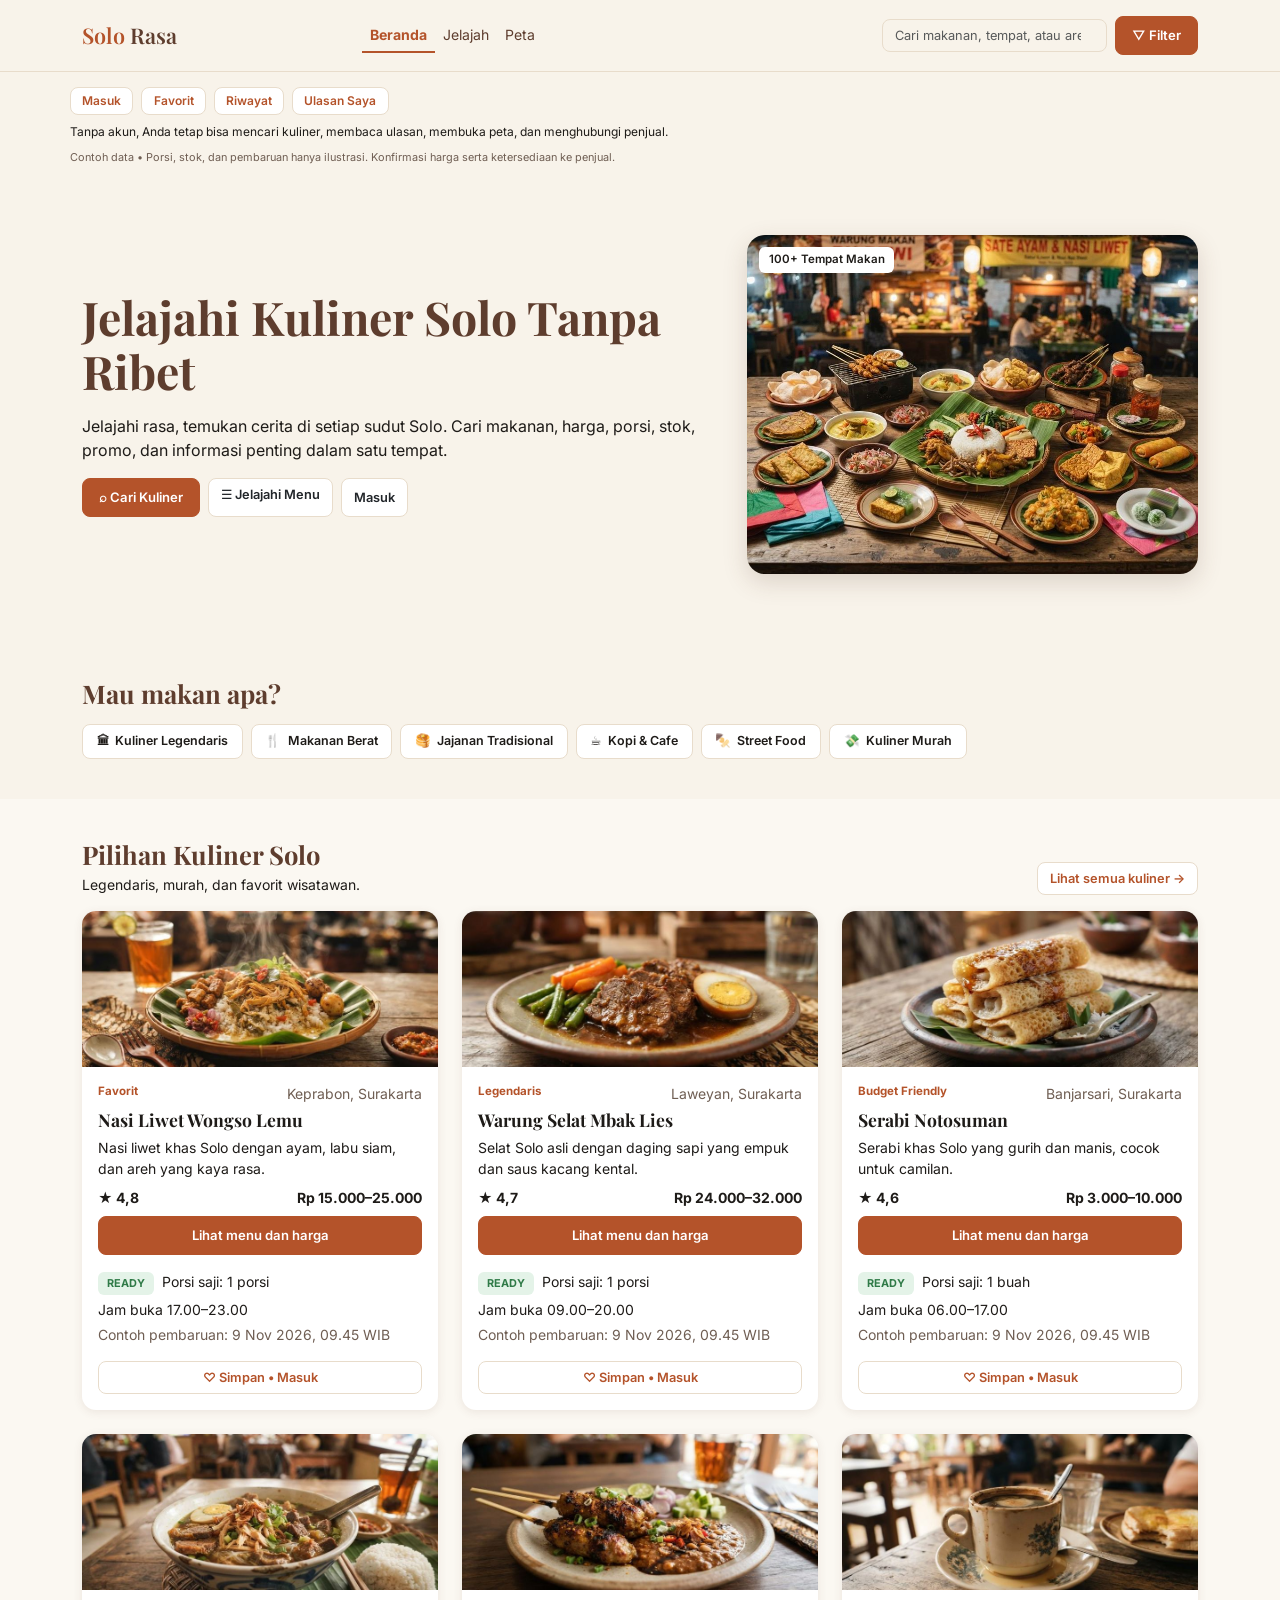
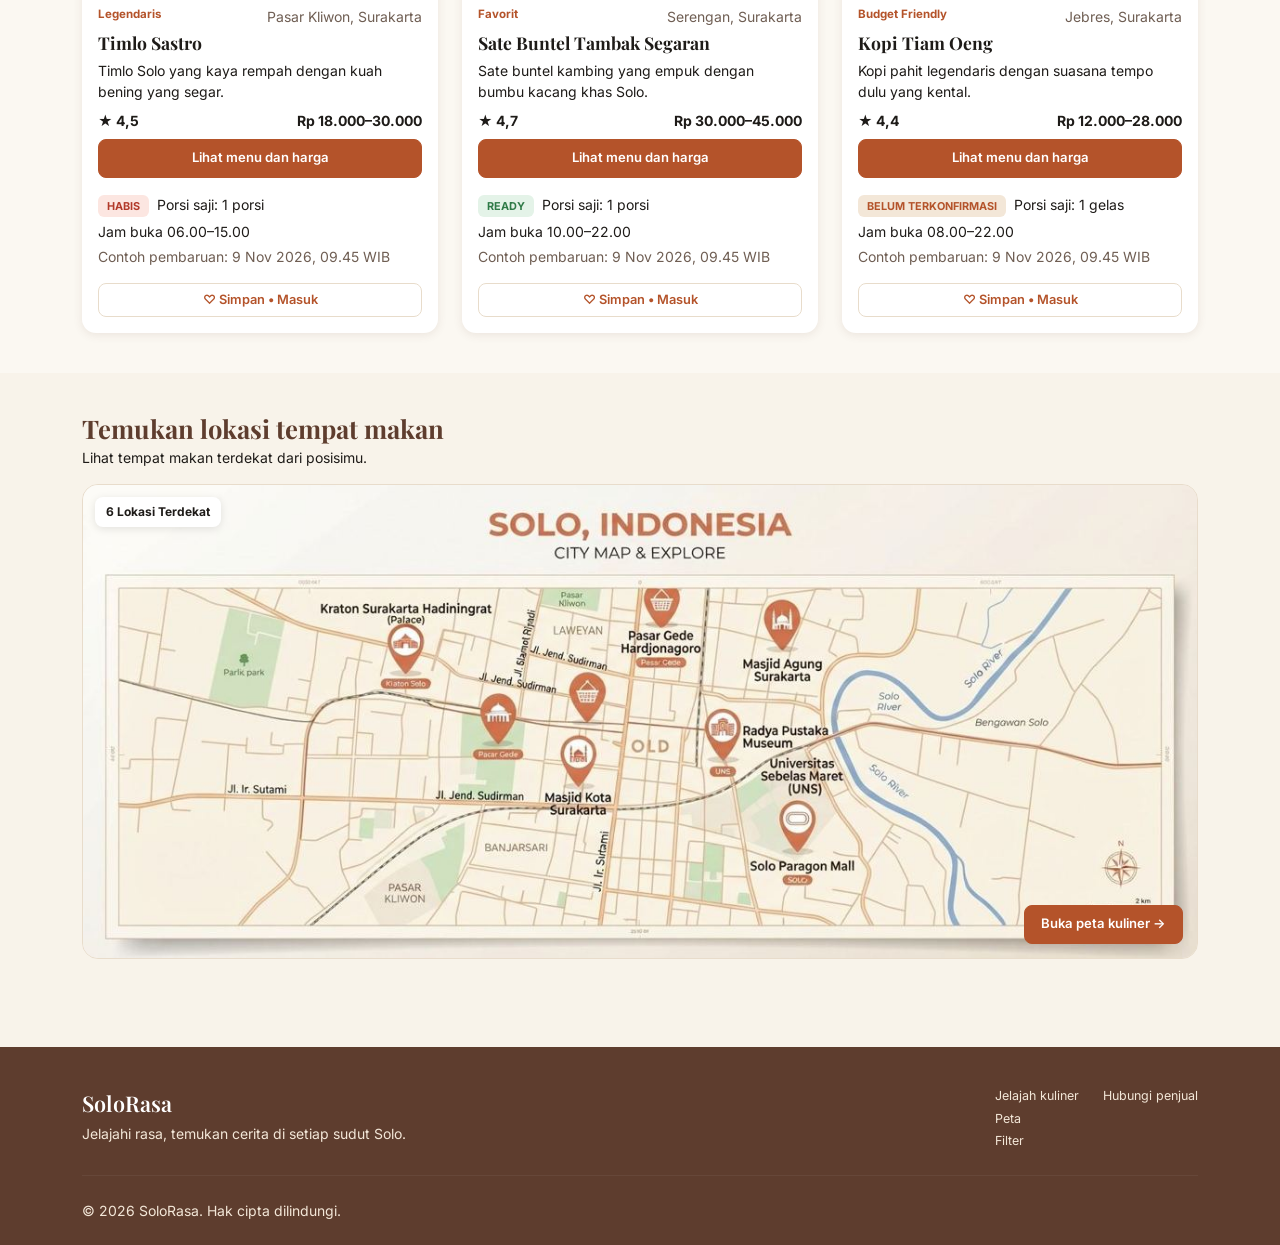
==== index.html @ ba185fd7 "Merge pull request #1 from dwikurnia12/Muhammad_Nur_Arif Menambahkan file proyek web kuliner SoloRas" ====
<!DOCTYPE html>
<html lang="id">
<head>
  <meta charset="UTF-8">
  <meta name="viewport" content="width=device-width, initial-scale=1">
  <title>SoloRasa | Jelajahi Kuliner Solo Tanpa Ribet</title>
  <link rel="preconnect" href="https://fonts.googleapis.com">
  <link rel="preconnect" href="https://fonts.gstatic.com" crossorigin>
  <link href="https://fonts.googleapis.com/css2?family=Inter:wght@400;500;600;700&family=Playfair+Display:wght@500;600;700&display=swap" rel="stylesheet">
  <link href="https://cdn.jsdelivr.net/npm/bootstrap@5.3.3/dist/css/bootstrap.min.css" rel="stylesheet">
  <link rel="stylesheet" href="styles/main.css">
</head>
<body data-page="beranda">
<header>
<nav class="navbar navbar-expand-lg sr-nav">
  <div class="container">
    <a class="navbar-brand brand" href="index.html">Solo <span>Rasa</span></a>
    <button class="navbar-toggler" type="button" data-bs-toggle="collapse" data-bs-target="#menuUtama" aria-controls="menuUtama" aria-expanded="false" aria-label="Buka menu">
      <span class="navbar-toggler-icon"></span>
    </button>
    <div class="collapse navbar-collapse" id="menuUtama">
      <ul class="navbar-nav mx-lg-auto">
        <li class="nav-item"><a class="nav-link active" href="index.html" aria-current="page">Beranda</a></li>
        <li class="nav-item"><a class="nav-link" href="jelajah.html">Jelajah</a></li>
        <li class="nav-item"><a class="nav-link" href="peta.html">Peta</a></li>
        
      </ul>
      <form class="d-flex cari-nav ms-lg-auto me-lg-2" action="jelajah.html" method="get" role="search">
          <input class="form-control" type="search" name="q" placeholder="Cari makanan, tempat, atau area..." aria-label="Cari kuliner">
        </form>
      <a class="btn btn-sr" href="filter.html">▽ Filter</a>
    </div>
  </div>
</nav>
<div class="container strip-akun">
  <div class="d-flex flex-wrap gap-2">
    <button type="button" class="btn btn-sr-outline" data-action="masuk">Masuk</button>
    <button type="button" class="btn btn-sr-outline" data-action="favorit">Favorit</button>
    <button type="button" class="btn btn-sr-outline" data-action="riwayat">Riwayat</button>
    <button type="button" class="btn btn-sr-outline" data-action="ulasan">Ulasan Saya</button>
  </div>
  <p class="mb-0">Tanpa akun, Anda tetap bisa mencari kuliner, membaca ulasan, membuka peta, dan menghubungi penjual.</p>
  <p class="muted mb-0" style="font-size:.68rem">Contoh data • Porsi, stok, dan pembaruan hanya ilustrasi. Konfirmasi harga serta ketersediaan ke penjual.</p>
</div>
</header>

<main>
<section class="hero">
  <div class="container">
    <div class="row align-items-center g-4">
      <div class="col-lg-7">
        <h1>Jelajahi Kuliner Solo Tanpa Ribet</h1>
        <p class="my-3">Jelajahi rasa, temukan cerita di setiap sudut Solo. Cari makanan, harga, porsi, stok, promo, dan informasi penting dalam satu tempat.</p>
        <div class="d-flex flex-wrap gap-2">
          <a class="btn btn-sr" href="jelajah.html">⌕ Cari Kuliner</a>
          <a class="btn btn-sr-outline text-dark" href="jelajah.html">☰ Jelajahi Menu</a>
          <button type="button" class="btn btn-sr-outline text-dark" data-action="masuk">Masuk untuk Favorit &amp; Riwayat</button>
        </div>
      </div>
      <div class="col-lg-5">
        <div class="wrap-foto"><img src="images/hero.jpg" alt="Aneka makanan khas Solo di pasar">
        <span class="lencana">100+ Tempat Makan</span></div>
      </div>
    </div>
  </div>
</section>

<section class="bagian">
  <div class="container">
    <h2 class="mb-3">Mau makan apa?</h2>
    <div class="d-flex flex-wrap gap-2">
<a class="chip-kat" href="jelajah.html?tag=Legendaris"><span aria-hidden="true">🏛</span>Kuliner Legendaris</a>
<a class="chip-kat" href="jelajah.html?tag=Makanan berat"><span aria-hidden="true">🍴</span>Makanan Berat</a>
<a class="chip-kat" href="jelajah.html?tag=Jajanan"><span aria-hidden="true">🥞</span>Jajanan Tradisional</a>
<a class="chip-kat" href="jelajah.html?tag=Kopi dan cafe"><span aria-hidden="true">☕</span>Kopi &amp; Cafe</a>
<a class="chip-kat" href="jelajah.html?tag=Street food"><span aria-hidden="true">🍢</span>Street Food</a>
<a class="chip-kat" href="jelajah.html?tag=Kuliner murah"><span aria-hidden="true">💸</span>Kuliner Murah</a>
    </div>
  </div>
</section>

<section class="bagian bagian-putih">
  <div class="container">
    <div class="d-flex justify-content-between align-items-end mb-3 flex-wrap gap-2">
      <div><h2 class="mb-1">Pilihan Kuliner Solo</h2><p class="small mb-0">Legendaris, murah, dan favorit wisatawan.</p></div>
      <a class="btn btn-sr-outline" href="jelajah.html">Lihat semua kuliner →</a>
    </div>
    <div class="row g-4" id="daftar-pilihan"></div>
  </div>
</section>

<section class="bagian">
  <div class="container">
    <h2 class="mb-1">Temukan lokasi tempat makan</h2>
    <p class="small mb-3">Lihat tempat makan terdekat dari posisimu.</p>
    <div class="peta-wrap">
      <img src="images/peta.jpg" alt="Peta kuliner Solo">
      <span class="label-peta">6 Lokasi Terdekat</span>
      <a class="btn btn-sr btn-peta" href="peta.html">Buka peta kuliner →</a>
    </div>
  </div>
</section>
</main>

<footer class="sr-footer">
  <div class="container">
    <div class="row g-3">
      <div class="col-md-6">
        <div class="brand mb-1">SoloRasa</div>
        <p class="small mb-0">Jelajahi rasa, temukan cerita di setiap sudut Solo.</p>
      </div>
      <div class="col-md-6 d-flex gap-4 justify-content-md-end align-items-start">
        <div class="d-flex flex-column gap-1"><a href="jelajah.html">Jelajah kuliner</a><a href="peta.html">Peta</a><a href="filter.html">Filter</a></div>
        <div class="d-flex flex-column gap-1"><a href="jelajah.html">Hubungi penjual</a></div>
      </div>
    </div>
    <hr class="my-4">
    <p class="small mb-0">© 2026 SoloRasa. Hak cipta dilindungi.</p>
  </div>
</footer>

<nav class="nav-bawah" aria-label="Navigasi bawah">
  <a href="index.html" class="active"><span>⌂</span>Beranda</a>
  <a href="jelajah.html"><span>☰</span>Jelajah</a>
  <a href="peta.html"><span>⌖</span>Peta</a>
</nav>

<div class="modal fade" id="panelModal" tabindex="-1" aria-labelledby="panelJudul" aria-hidden="true">
  <div class="modal-dialog modal-dialog-centered">
    <div class="modal-content">
      <div class="modal-header">
        <h2 class="modal-title fs-5" id="panelJudul"></h2>
        <button type="button" class="btn-close" data-bs-dismiss="modal" aria-label="Tutup"></button>
      </div>
      <div class="modal-body" id="panelIsi"></div>
    </div>
  </div>
</div>

<script src="https://cdn.jsdelivr.net/npm/bootstrap@5.3.3/dist/js/bootstrap.bundle.min.js"></script>
<script src="scripts/data.js"></script>
<script src="scripts/main.js"></script>
</body>
</html>
---- styles/main.css ----
/* SoloRasa - custom style, dimuat SETELAH Bootstrap agar bisa menimpa gaya bawaan.
   Palet (5 warna): krem #F8F3EA, karat #B4532A, cokelat #5E3D2E, arang #1E1B18, putih #FFFFFF */
:root {
  --krem: #F8F3EA;
  --karat: #B4532A;
  --cokelat: #5E3D2E;
  --arang: #1E1B18;
  --putih: #FFFFFF;
  --garis: #E8DCCB;
  --muted: #6F5E53;
  --bs-body-bg: var(--krem);
  --bs-body-color: var(--arang);
  --bs-link-color: var(--karat);
  --bs-link-hover-color: var(--cokelat);
}
body { font-family: "Inter", system-ui, -apple-system, "Segoe UI", Roboto, sans-serif; background: var(--krem); color: var(--arang); padding-bottom: 0; }
h1, h2, h3, .brand, .judul-kartu, .judul-mini { font-family: "Playfair Display", Georgia, "Times New Roman", serif; }
a { text-decoration: none; }
.muted { color: var(--muted); }
.teks-hijau { color: #2F7A47; }
.rating-bintang { color: var(--karat); }

/* Navbar */
.sr-nav { background: var(--krem); border-bottom: 1px solid var(--garis); padding: .9rem 0; }
.brand { font-size: 1.35rem; font-weight: 600; color: var(--karat); }
.brand span { color: var(--cokelat); }
.sr-nav .nav-link { color: var(--cokelat); font-size: .88rem; padding: .35rem .9rem; border-bottom: 2px solid transparent; }
.sr-nav .nav-link.active { color: var(--karat); font-weight: 700; border-bottom-color: var(--karat); }
.sr-nav .navbar-toggler { border-color: var(--garis); }
.cari-nav { max-width: 300px; }
.cari-nav .form-control { font-size: .8rem; border-color: var(--garis); border-radius: 8px; }

/* Tombol */
.btn-sr { background: var(--karat); border: 1px solid var(--karat); color: var(--putih); font-weight: 600; font-size: .82rem; border-radius: 8px; padding: .55rem 1rem; }
.btn-sr:hover, .btn-sr:focus { background: var(--cokelat); border-color: var(--cokelat); color: var(--putih); }
.btn-sr-outline { background: var(--putih); border: 1px solid var(--garis); color: var(--karat); font-weight: 600; font-size: .8rem; border-radius: 8px; }
.btn-sr-outline:hover { border-color: var(--karat); background: var(--krem); color: var(--karat); }
.btn-arang { background: var(--arang); color: var(--putih); font-weight: 600; font-size: .82rem; border: 0; border-radius: 8px; padding: .55rem 1rem; }
.btn-arang:hover { background: var(--cokelat); color: var(--putih); }
.btn-abu { background: #EDE7DD; color: var(--arang); font-weight: 600; font-size: .82rem; border: 0; border-radius: 8px; padding: .55rem 1rem; }
.btn-abu:hover { background: var(--garis); color: var(--arang); }
.tautan-sr { color: var(--karat); }

/* Strip akun */
.strip-akun { padding: .9rem 0 .4rem; }
.strip-akun .btn { padding: .25rem .7rem; font-size: .75rem; }
.strip-akun p { font-size: .75rem; margin: .5rem 0 0; }

/* Hero */
.hero { padding: 4rem 0; }
.hero h1 { font-weight: 700; font-size: clamp(2rem, 4.5vw, 2.9rem); color: var(--cokelat); line-height: 1.15; }
.hero img { width: 100%; aspect-ratio: 4 / 3; object-fit: cover; border-radius: 18px; box-shadow: 0 8px 24px rgba(94, 61, 46, .18); }
.hero .wrap-foto { position: relative; }
.hero .lencana { position: absolute; top: 12px; left: 12px; background: var(--putih); font-size: .72rem; font-weight: 600; padding: .25rem .6rem; border-radius: 6px; }

/* Bagian */
.bagian { padding: 2.5rem 0; }
.bagian h2 { font-weight: 700; font-size: 1.6rem; color: var(--cokelat); }
.bagian-putih { background: #FBF8F2; }
.chip, .chip-kat { display: inline-flex; align-items: center; gap: .4rem; background: var(--putih); border: 1px solid var(--garis); color: var(--arang); font-size: .78rem; font-weight: 600; padding: .45rem .85rem; border-radius: 8px; cursor: pointer; }
.chip:hover, .chip-kat:hover { border-color: var(--karat); color: var(--karat); }
.chip.aktif { background: var(--karat); border-color: var(--karat); color: var(--putih); }
.chip.chip-merah { color: var(--karat); }

/* Kartu kuliner */
.kartu-kuliner { background: var(--putih); border-radius: 14px; overflow: hidden; box-shadow: 0 2px 10px rgba(94, 61, 46, .1); display: flex; flex-direction: column; }
.kartu-kuliner img { width: 100%; aspect-ratio: 16 / 7; object-fit: cover; }
.kartu-isi { padding: 1rem; }
.label-kat { color: var(--karat); font-weight: 700; font-size: .72rem; }
.judul-kartu { font-size: 1.1rem; font-weight: 700; margin: .35rem 0 .4rem; }
.status-badge { display: inline-block; font-size: .68rem; font-weight: 700; padding: .2rem .55rem; border-radius: 6px; }
.st-ready { background: #E4F3E8; color: #2F7A47; }
.st-habis { background: #FCE6E1; color: #B23A2A; }
.st-belum { background: #F3E7D8; color: var(--karat); }

/* Peta */
.peta-wrap { position: relative; border-radius: 16px; overflow: hidden; border: 1px solid var(--garis); background: var(--putih); }
.peta-wrap > img { width: 100%; display: block; }
.peta-wrap .label-peta { position: absolute; top: 12px; left: 12px; background: var(--putih); padding: .35rem .7rem; border-radius: 8px; font-size: .75rem; font-weight: 700; box-shadow: 0 2px 8px rgba(0, 0, 0, .1); }
.peta-wrap .btn-peta { position: absolute; right: 14px; bottom: 14px; }
.pin { position: absolute; transform: translate(-50%, -50%); width: 26px; height: 26px; border-radius: 50%; background: var(--karat); color: var(--putih); border: 2px solid var(--putih); font-size: .72rem; font-weight: 700; padding: 0; box-shadow: 0 2px 6px rgba(0, 0, 0, .3); }
.pin.aktif, .pin:hover { background: var(--arang); transform: translate(-50%, -50%) scale(1.15); }

/* Kartu mini (peta) */
.kartu-mini { display: flex; gap: .8rem; background: var(--putih); border: 1px solid var(--garis); border-radius: 14px; padding: .8rem; margin-bottom: .9rem; }
.kartu-mini.aktif { border-color: var(--karat); box-shadow: 0 0 0 2px rgba(180, 83, 42, .2); }
.kartu-mini img { width: 84px; height: 84px; object-fit: cover; border-radius: 10px; flex-shrink: 0; }
.judul-mini { font-size: .98rem; font-weight: 700; margin: 0; }
.daftar-scroll { max-height: 640px; overflow-y: auto; padding-right: .3rem; }

/* Detail */
.foto-detail { width: 100%; aspect-ratio: 16 / 9; object-fit: cover; border-radius: 16px; }
.item-menu { background: var(--putih); border: 1px solid var(--garis); border-radius: 10px; padding: .7rem 1rem; margin-bottom: .7rem; font-size: .88rem; }
.kotak { background: var(--putih); border: 1px solid var(--garis); border-radius: 12px; padding: 1.1rem; }
.kotak h2, .kotak h3 { font-size: 1.05rem; font-weight: 700; }
#d-bintang button { background: none; border: 0; color: var(--karat); font-size: 1.3rem; padding: 0 .1rem; }
.breadcrumb-sr { font-size: .75rem; color: var(--muted); }
.breadcrumb-sr a { color: var(--muted); }

/* Form filter */
.panel-filter { background: var(--putih); border-radius: 16px; padding: 1.5rem; box-shadow: 0 2px 12px rgba(94, 61, 46, .1); }
.panel-filter label.judul { font-weight: 700; font-size: .82rem; display: block; margin-bottom: .45rem; }
.panel-filter .form-control, .panel-filter .form-select { border-color: var(--garis); font-size: .85rem; }
.form-check-input:checked { background-color: var(--karat); border-color: var(--karat); }
.form-control:focus, .form-select:focus { border-color: var(--karat); box-shadow: 0 0 0 .2rem rgba(180, 83, 42, .18); }

/* Keadaan kosong / galat */
.keadaan { max-width: 460px; margin: 3rem auto; background: var(--putih); border-radius: 16px; padding: 2rem 1.5rem; text-align: center; box-shadow: 0 2px 12px rgba(94, 61, 46, .1); }
.keadaan .ikon { width: 52px; height: 52px; margin: 0 auto 1rem; border-radius: 50%; background: #F3E7D8; color: var(--karat); display: flex; align-items: center; justify-content: center; font-size: 1.4rem; }

/* Footer */
.sr-footer { background: var(--cokelat); color: #F3E7D8; padding: 2.5rem 0 1.5rem; margin-top: 3rem; }
.sr-footer .brand { color: var(--putih); }
.sr-footer a { color: #F3E7D8; font-size: .78rem; }
.sr-footer a:hover { color: var(--putih); text-decoration: underline; }
.sr-footer hr { border-color: rgba(255, 255, 255, .2); }

/* Modal */
.modal-title { font-family: "Playfair Display", Georgia, serif; font-weight: 700; }

/* Navigasi bawah (smartphone) */
.nav-bawah { display: none; }
@media (max-width: 767.98px) {
  body { padding-bottom: 64px; }
  .hero { padding: 2rem 0; }
  .nav-bawah { display: flex; position: fixed; left: 0; right: 0; bottom: 0; z-index: 1030; background: var(--putih); border-top: 1px solid var(--garis); }
  .nav-bawah a { flex: 1; text-align: center; padding: .55rem 0; font-size: .7rem; color: var(--muted); }
  .nav-bawah a span { display: block; font-size: 1.15rem; line-height: 1; }
  .nav-bawah a.active { color: var(--karat); font-weight: 700; }
  .daftar-scroll { max-height: none; }
}
@media (max-width: 991.98px) {
  .cari-nav { max-width: none; margin: .6rem 0; }
}
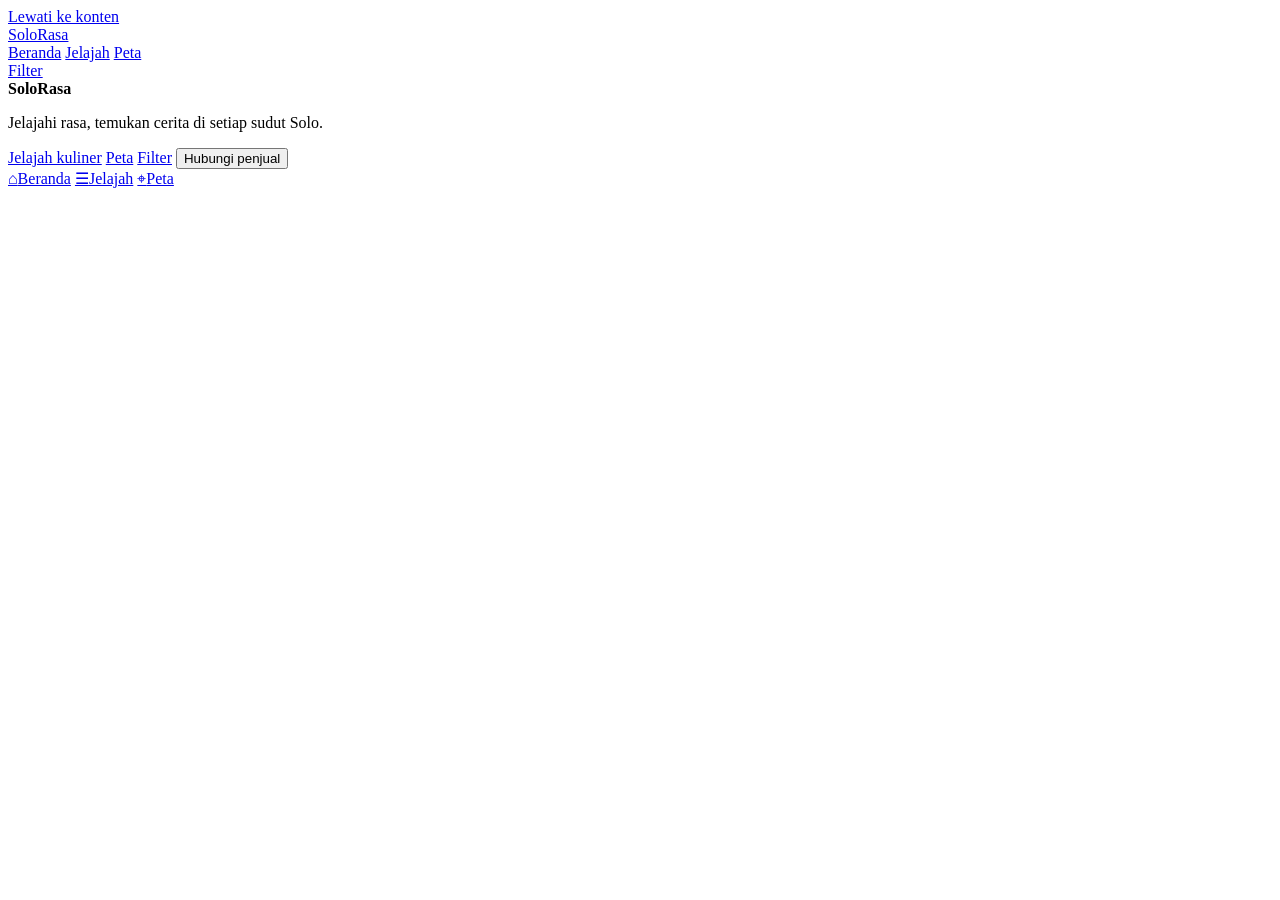
==== commit eed135c8: "Rename index2.html to index.html" ====
--- a/index.html
+++ b/index.html
@@ -1,144 +1,60 @@
 <!DOCTYPE html>
 <html lang="id">
 <head>
-  <meta charset="UTF-8">
-  <meta name="viewport" content="width=device-width, initial-scale=1">
-  <title>SoloRasa | Jelajahi Kuliner Solo Tanpa Ribet</title>
-  <link rel="preconnect" href="https://fonts.googleapis.com">
-  <link rel="preconnect" href="https://fonts.gstatic.com" crossorigin>
-  <link href="https://fonts.googleapis.com/css2?family=Inter:wght@400;500;600;700&family=Playfair+Display:wght@500;600;700&display=swap" rel="stylesheet">
-  <link href="https://cdn.jsdelivr.net/npm/bootstrap@5.3.3/dist/css/bootstrap.min.css" rel="stylesheet">
-  <link rel="stylesheet" href="styles/main.css">
+<meta charset="UTF-8">
+<meta name="viewport" content="width=device-width, initial-scale=1">
+<title>SoloRasa – Jelajah Kuliner Solo Tanpa Ribet</title>
+<meta name="description" content="Cari makanan, harga, dan informasi penting kuliner Solo dalam satu tempat.">
+<link rel="preconnect" href="https://fonts.googleapis.com">
+<link rel="preconnect" href="https://fonts.gstatic.com" crossorigin>
+<link href="https://fonts.googleapis.com/css2?family=DM+Sans:wght@400;500;700&family=Playfair+Display:wght@600;700&display=swap" rel="stylesheet">
+<link rel="stylesheet" href="style.css">
 </head>
-<body data-page="beranda">
-<header>
-<nav class="navbar navbar-expand-lg sr-nav">
-  <div class="container">
-    <a class="navbar-brand brand" href="index.html">Solo <span>Rasa</span></a>
-    <button class="navbar-toggler" type="button" data-bs-toggle="collapse" data-bs-target="#menuUtama" aria-controls="menuUtama" aria-expanded="false" aria-label="Buka menu">
-      <span class="navbar-toggler-icon"></span>
-    </button>
-    <div class="collapse navbar-collapse" id="menuUtama">
-      <ul class="navbar-nav mx-lg-auto">
-        <li class="nav-item"><a class="nav-link active" href="index.html" aria-current="page">Beranda</a></li>
-        <li class="nav-item"><a class="nav-link" href="jelajah.html">Jelajah</a></li>
-        <li class="nav-item"><a class="nav-link" href="peta.html">Peta</a></li>
-        
-      </ul>
-      <form class="d-flex cari-nav ms-lg-auto me-lg-2" action="jelajah.html" method="get" role="search">
-          <input class="form-control" type="search" name="q" placeholder="Cari makanan, tempat, atau area..." aria-label="Cari kuliner">
-        </form>
-      <a class="btn btn-sr" href="filter.html">▽ Filter</a>
-    </div>
-  </div>
-</nav>
-<div class="container strip-akun">
-  <div class="d-flex flex-wrap gap-2">
-    <button type="button" class="btn btn-sr-outline" data-action="masuk">Masuk</button>
-    <button type="button" class="btn btn-sr-outline" data-action="favorit">Favorit</button>
-    <button type="button" class="btn btn-sr-outline" data-action="riwayat">Riwayat</button>
-    <button type="button" class="btn btn-sr-outline" data-action="ulasan">Ulasan Saya</button>
-  </div>
-  <p class="mb-0">Tanpa akun, Anda tetap bisa mencari kuliner, membaca ulasan, membuka peta, dan menghubungi penjual.</p>
-  <p class="muted mb-0" style="font-size:.68rem">Contoh data • Porsi, stok, dan pembaruan hanya ilustrasi. Konfirmasi harga serta ketersediaan ke penjual.</p>
-</div>
+<body>
+<a class="skip" href="#app">Lewati ke konten</a>
+<header class="site-header">
+  <a class="brand" href="#/" aria-label="SoloRasa, ke beranda">SoloRasa</a>
+  <nav class="main-nav" aria-label="Navigasi utama">
+    <a href="#/" data-nav="home">Beranda</a>
+    <a href="#/jelajah" data-nav="jelajah">Jelajah</a>
+    <a href="#/peta" data-nav="peta">Peta</a>
+  </nav>
+  <a class="btn btn-sm btn-outline" href="#/filter">Filter</a>
 </header>
 
-<main>
-<section class="hero">
-  <div class="container">
-    <div class="row align-items-center g-4">
-      <div class="col-lg-7">
-        <h1>Jelajahi Kuliner Solo Tanpa Ribet</h1>
-        <p class="my-3">Jelajahi rasa, temukan cerita di setiap sudut Solo. Cari makanan, harga, porsi, stok, promo, dan informasi penting dalam satu tempat.</p>
-        <div class="d-flex flex-wrap gap-2">
-          <a class="btn btn-sr" href="jelajah.html">⌕ Cari Kuliner</a>
-          <a class="btn btn-sr-outline text-dark" href="jelajah.html">☰ Jelajahi Menu</a>
-          <button type="button" class="btn btn-sr-outline text-dark" data-action="masuk">Masuk untuk Favorit &amp; Riwayat</button>
-        </div>
-      </div>
-      <div class="col-lg-5">
-        <div class="wrap-foto"><img src="images/hero.jpg" alt="Aneka makanan khas Solo di pasar">
-        <span class="lencana">100+ Tempat Makan</span></div>
-      </div>
-    </div>
-  </div>
-</section>
+<main id="app" tabindex="-1"></main>
 
-<section class="bagian">
-  <div class="container">
-    <h2 class="mb-3">Mau makan apa?</h2>
-    <div class="d-flex flex-wrap gap-2">
-<a class="chip-kat" href="jelajah.html?tag=Legendaris"><span aria-hidden="true">🏛</span>Kuliner Legendaris</a>
-<a class="chip-kat" href="jelajah.html?tag=Makanan berat"><span aria-hidden="true">🍴</span>Makanan Berat</a>
-<a class="chip-kat" href="jelajah.html?tag=Jajanan"><span aria-hidden="true">🥞</span>Jajanan Tradisional</a>
-<a class="chip-kat" href="jelajah.html?tag=Kopi dan cafe"><span aria-hidden="true">☕</span>Kopi &amp; Cafe</a>
-<a class="chip-kat" href="jelajah.html?tag=Street food"><span aria-hidden="true">🍢</span>Street Food</a>
-<a class="chip-kat" href="jelajah.html?tag=Kuliner murah"><span aria-hidden="true">💸</span>Kuliner Murah</a>
-    </div>
-  </div>
-</section>
-
-<section class="bagian bagian-putih">
-  <div class="container">
-    <div class="d-flex justify-content-between align-items-end mb-3 flex-wrap gap-2">
-      <div><h2 class="mb-1">Pilihan Kuliner Solo</h2><p class="small mb-0">Legendaris, murah, dan favorit wisatawan.</p></div>
-      <a class="btn btn-sr-outline" href="jelajah.html">Lihat semua kuliner →</a>
-    </div>
-    <div class="row g-4" id="daftar-pilihan"></div>
-  </div>
-</section>
-
-<section class="bagian">
-  <div class="container">
-    <h2 class="mb-1">Temukan lokasi tempat makan</h2>
-    <p class="small mb-3">Lihat tempat makan terdekat dari posisimu.</p>
-    <div class="peta-wrap">
-      <img src="images/peta.jpg" alt="Peta kuliner Solo">
-      <span class="label-peta">6 Lokasi Terdekat</span>
-      <a class="btn btn-sr btn-peta" href="peta.html">Buka peta kuliner →</a>
-    </div>
-  </div>
-</section>
-</main>
-
-<footer class="sr-footer">
-  <div class="container">
-    <div class="row g-3">
-      <div class="col-md-6">
-        <div class="brand mb-1">SoloRasa</div>
-        <p class="small mb-0">Jelajahi rasa, temukan cerita di setiap sudut Solo.</p>
-      </div>
-      <div class="col-md-6 d-flex gap-4 justify-content-md-end align-items-start">
-        <div class="d-flex flex-column gap-1"><a href="jelajah.html">Jelajah kuliner</a><a href="peta.html">Peta</a><a href="filter.html">Filter</a></div>
-        <div class="d-flex flex-column gap-1"><a href="jelajah.html">Hubungi penjual</a></div>
-      </div>
-    </div>
-    <hr class="my-4">
-    <p class="small mb-0">© 2026 SoloRasa. Hak cipta dilindungi.</p>
-  </div>
+<footer class="site-footer">
+  <strong class="brand">SoloRasa</strong>
+  <p>Jelajahi rasa, temukan cerita di setiap sudut Solo.</p>
+  <nav aria-label="Tautan footer">
+    <a href="#/jelajah">Jelajah kuliner</a>
+    <a href="#/peta">Peta</a>
+    <a href="#/filter">Filter</a>
+    <button type="button" class="linklike" data-wa>Hubungi penjual</button>
+  </nav>
 </footer>
 
-<nav class="nav-bawah" aria-label="Navigasi bawah">
-  <a href="index.html" class="active"><span>⌂</span>Beranda</a>
-  <a href="jelajah.html"><span>☰</span>Jelajah</a>
-  <a href="peta.html"><span>⌖</span>Peta</a>
+<nav class="tabbar" aria-label="Navigasi bawah">
+  <a href="#/" data-nav="home"><span aria-hidden="true">⌂</span>Beranda</a>
+  <a href="#/jelajah" data-nav="jelajah"><span aria-hidden="true">☰</span>Jelajah</a>
+  <a href="#/peta" data-nav="peta"><span aria-hidden="true">⌖</span>Peta</a>
 </nav>
 
-<div class="modal fade" id="panelModal" tabindex="-1" aria-labelledby="panelJudul" aria-hidden="true">
-  <div class="modal-dialog modal-dialog-centered">
-    <div class="modal-content">
-      <div class="modal-header">
-        <h2 class="modal-title fs-5" id="panelJudul"></h2>
-        <button type="button" class="btn-close" data-bs-dismiss="modal" aria-label="Tutup"></button>
-      </div>
-      <div class="modal-body" id="panelIsi"></div>
+<div id="modal" class="modal" hidden>
+  <div class="modal-box" role="dialog" aria-modal="true" aria-labelledby="modal-title">
+    <div class="state-icon" aria-hidden="true">💬</div>
+    <h2 id="modal-title">Hubungi penjual via WhatsApp</h2>
+    <div class="wa-card">
+      <small>Nomor WhatsApp penjual</small>
+      <strong>0812 3456-7890</strong>
     </div>
+    <p>Tanyakan menu, harga, atau stok sebelum datang.</p>
+    <a class="btn btn-wa" id="wa-link" href="https://wa.me/6281234567890" target="_blank" rel="noopener">Buka WhatsApp</a>
+    <button type="button" class="btn btn-outline" data-close>Kembali ke menu dan harga</button>
   </div>
 </div>
 
-<script src="https://cdn.jsdelivr.net/npm/bootstrap@5.3.3/dist/js/bootstrap.bundle.min.js"></script>
-<script src="scripts/data.js"></script>
-<script src="scripts/main.js"></script>
+<script src="script.js"></script>
 </body>
 </html>
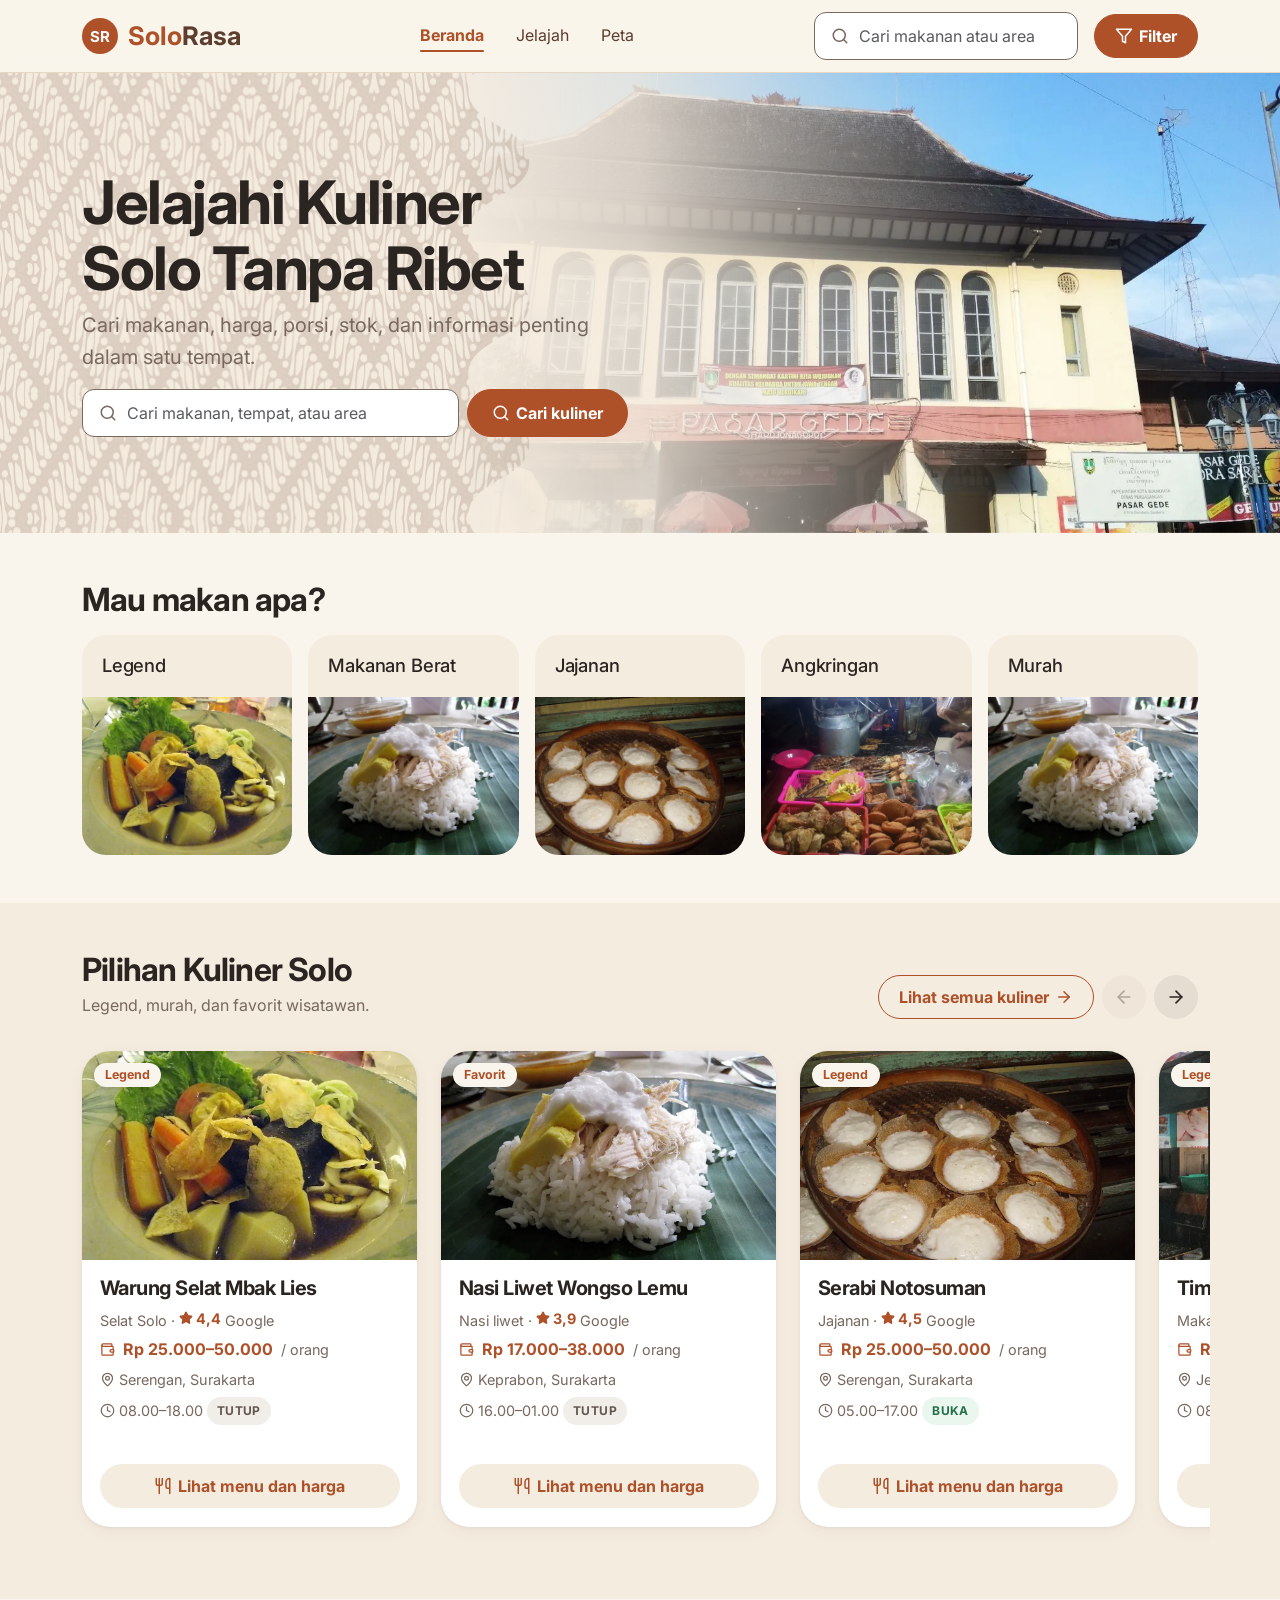
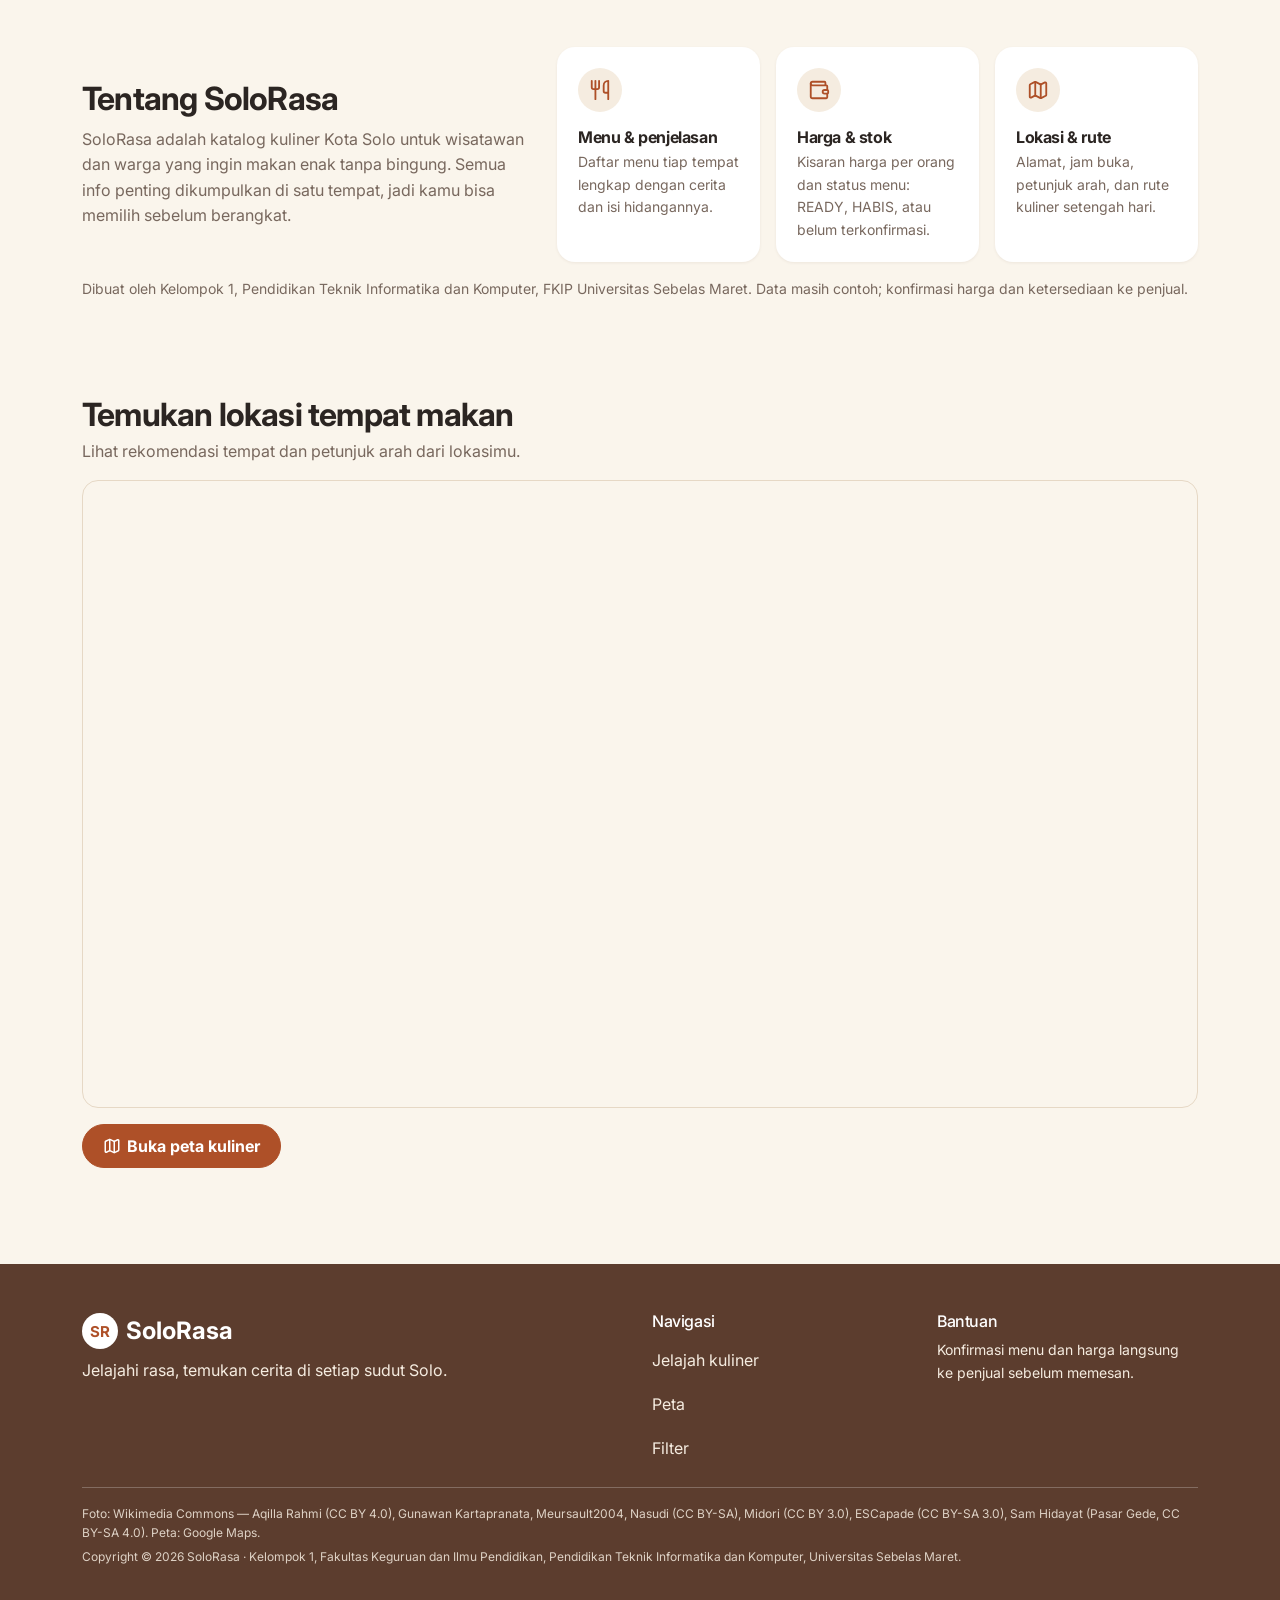
==== commit 01299017: "Merge pull request #3 from dwikurnia12/Muhammad_Nur_Arif Pembaruan Web Kuliner SoloRasa - Muhammad N" ====
--- a/index.html
+++ b/index.html
@@ -1,60 +1,27 @@
-<!DOCTYPE html>
+<!doctype html>
 <html lang="id">
 <head>
-<meta charset="UTF-8">
+<meta charset="utf-8">
 <meta name="viewport" content="width=device-width, initial-scale=1">
-<title>SoloRasa – Jelajah Kuliner Solo Tanpa Ribet</title>
-<meta name="description" content="Cari makanan, harga, dan informasi penting kuliner Solo dalam satu tempat.">
-<link rel="preconnect" href="https://fonts.googleapis.com">
-<link rel="preconnect" href="https://fonts.gstatic.com" crossorigin>
-<link href="https://fonts.googleapis.com/css2?family=DM+Sans:wght@400;500;700&family=Playfair+Display:wght@600;700&display=swap" rel="stylesheet">
-<link rel="stylesheet" href="style.css">
+<title>SoloRasa · Kuliner Kota Solo</title>
+<meta name="description" content="Katalog kuliner Kota Solo: menu, harga, porsi, stok, dan lokasi dalam satu tempat.">
+<link rel="icon" href="assets/img/favicon.svg" type="image/svg+xml">
+<meta property="og:type" content="website"><meta property="og:site_name" content="SoloRasa">
+<meta property="og:title" content="SoloRasa · Kuliner Kota Solo"><meta property="og:description" content="Katalog kuliner Kota Solo: menu, harga, porsi, stok, dan lokasi dalam satu tempat.">
+<!-- shortcut: og:image relatif, sebagian aplikasi (WhatsApp/Facebook) butuh URL penuh; ganti ke https://<domain-vercel>/assets/img/og.jpg setelah online -->
+<meta property="og:image" content="assets/img/og.jpg"><meta name="twitter:card" content="summary_large_image">
+<link rel="preconnect" href="https://fonts.googleapis.com"><link rel="preconnect" href="https://fonts.gstatic.com" crossorigin>
+<link href="https://fonts.googleapis.com/css2?family=Inter:wght@400;500;700&display=swap" rel="stylesheet">
+<link href="https://cdn.jsdelivr.net/npm/bootstrap@5.3.3/dist/css/bootstrap.min.css" rel="stylesheet" integrity="sha384-QWTKZyjpPEjISv5WaRU9OFeRpok6YctnYmDr5pNlyT2bRjXh0JMhjY6hW+ALEwIH" crossorigin="anonymous">
+<link href="assets/css/style.css" rel="stylesheet">
+<!-- harus inline: dari style.css terbaca terlambat dan Chrome membatalkan transisinya -->
+<style>@media (prefers-reduced-motion: no-preference) { @view-transition { navigation: auto; } }</style>
 </head>
-<body>
-<a class="skip" href="#app">Lewati ke konten</a>
-<header class="site-header">
-  <a class="brand" href="#/" aria-label="SoloRasa, ke beranda">SoloRasa</a>
-  <nav class="main-nav" aria-label="Navigasi utama">
-    <a href="#/" data-nav="home">Beranda</a>
-    <a href="#/jelajah" data-nav="jelajah">Jelajah</a>
-    <a href="#/peta" data-nav="peta">Peta</a>
-  </nav>
-  <a class="btn btn-sm btn-outline" href="#/filter">Filter</a>
-</header>
-
-<main id="app" tabindex="-1"></main>
-
-<footer class="site-footer">
-  <strong class="brand">SoloRasa</strong>
-  <p>Jelajahi rasa, temukan cerita di setiap sudut Solo.</p>
-  <nav aria-label="Tautan footer">
-    <a href="#/jelajah">Jelajah kuliner</a>
-    <a href="#/peta">Peta</a>
-    <a href="#/filter">Filter</a>
-    <button type="button" class="linklike" data-wa>Hubungi penjual</button>
-  </nav>
-</footer>
-
-<nav class="tabbar" aria-label="Navigasi bawah">
-  <a href="#/" data-nav="home"><span aria-hidden="true">⌂</span>Beranda</a>
-  <a href="#/jelajah" data-nav="jelajah"><span aria-hidden="true">☰</span>Jelajah</a>
-  <a href="#/peta" data-nav="peta"><span aria-hidden="true">⌖</span>Peta</a>
-</nav>
-
-<div id="modal" class="modal" hidden>
-  <div class="modal-box" role="dialog" aria-modal="true" aria-labelledby="modal-title">
-    <div class="state-icon" aria-hidden="true">💬</div>
-    <h2 id="modal-title">Hubungi penjual via WhatsApp</h2>
-    <div class="wa-card">
-      <small>Nomor WhatsApp penjual</small>
-      <strong>0812 3456-7890</strong>
-    </div>
-    <p>Tanyakan menu, harga, atau stok sebelum datang.</p>
-    <a class="btn btn-wa" id="wa-link" href="https://wa.me/6281234567890" target="_blank" rel="noopener">Buka WhatsApp</a>
-    <button type="button" class="btn btn-outline" data-close>Kembali ke menu dan harga</button>
-  </div>
-</div>
-
-<script src="script.js"></script>
+<body data-page="home">
+<main id="main" tabindex="-1"><noscript><p class="container-xl py-5">SoloRasa membutuhkan JavaScript untuk menampilkan katalog.</p></noscript></main>
+<script src="https://cdn.jsdelivr.net/npm/bootstrap@5.3.3/dist/js/bootstrap.bundle.min.js" integrity="sha384-YvpcrYf0tY3lHB60NNkmXc5s9fDVZLESaAA55NDzOxhy9GkcIdslK1eN7N6jIeHz" crossorigin="anonymous"></script>
+<script src="assets/js/data.js"></script>
+<script src="assets/js/logic.js"></script>
+<script src="assets/js/app.js"></script>
 </body>
 </html>
--- a/assets/css/style.css
+++ b/assets/css/style.css
@@ -0,0 +1,279 @@
+/* Token SoloRasa — sama dengan koleksi Variables "SoloRasa / Color" di Figma.
+   primary & muted-fg digelapkan sedikit (dari #B4532A, #7A6A5F) agar kontras ≥ 4.5:1 juga di atas --sr-accent; samakan di Figma. */
+:root {
+  --sr-bg: #FAF5EC; --sr-fg: #2B2522; --sr-card: #FFFFFF; --sr-primary: #AE5028; --sr-on-primary: #FFFFFF;
+  --sr-muted-fg: #78685E; --sr-muted-fg-strong: #62584F; --sr-border: #E6D8C5; --sr-accent: #F5ECE0;
+  --sr-footer: #5C3D2E; --sr-muted: #F1EDE8;
+  --sr-ok: #25704A; --sr-ok-bg: #EAF7EE; --sr-no: #B4472D; --sr-no-bg: #FDECEC;
+  --sr-display: Inter, system-ui, -apple-system, "Segoe UI", sans-serif; /* dulu Playfair Display; samakan di Figma */
+  --sr-body: Inter, system-ui, -apple-system, "Segoe UI", sans-serif;
+  --sr-radius: 14px; --sr-dur: 200ms;
+  --bs-body-bg: var(--sr-bg); --bs-body-color: var(--sr-fg); --bs-body-font-family: var(--sr-body); --bs-body-font-size: 1rem;
+  --bs-link-color: var(--sr-fg); --bs-link-hover-color: var(--sr-primary); --bs-border-color: var(--sr-border);
+  /* Bootstrap 5.3 mewarnai <a> lewat varian -rgb; tanpa ini link tetap biru */
+  --bs-link-color-rgb: 43, 37, 34; --bs-link-hover-color-rgb: 174, 80, 40;
+  --bs-success-rgb: 37, 112, 74; --bs-danger-rgb: 180, 71, 45; /* = --sr-ok, --sr-no; bawaan Bootstrap kurang kontras di atas krem */
+}
+body { background: var(--sr-bg); color: var(--sr-fg); line-height: 1.55; }
+h1, h2, h3, .sr-display { font-family: var(--sr-display); font-weight: 700; text-wrap: balance; }
+h1 { font-size: clamp(2rem, 4.5vw, 3.25rem); line-height: 1.1; }
+h2 { font-size: clamp(1.5rem, 3vw, 2rem); }
+.text-muted-sr { color: var(--sr-muted-fg) !important; }
+.small-note { font-size: .875rem; color: var(--sr-muted-fg); }
+:focus-visible { outline: 3px solid var(--sr-primary) !important; outline-offset: 2px; }
+.btn-check:focus-visible + .chip { outline: 3px solid var(--sr-primary); outline-offset: 2px; } /* radionya sendiri tak terlihat */
+.visually-hidden-focusable:focus { z-index: 1031; } /* di atas .sr-header */
+
+/* Masuk halus 200 ms, dimatikan bila pengguna meminta gerak dikurangi */
+main { animation: sr-in var(--sr-dur) ease-out; }
+/* hanya opacity: transform pada main membuat offcanvas/modal (position: fixed) ikut tergeser */
+@keyframes sr-in { from { opacity: 0; } to { opacity: 1; } }
+@media (prefers-reduced-motion: reduce) { *, *::before, *::after { animation: none !important; transition: none !important; } }
+
+/* Header */
+.sr-header { position: sticky; top: 0; z-index: 1020; background: var(--sr-bg); border-bottom: 1px solid var(--sr-border); }
+.sr-header .inner { min-height: 72px; }
+.sr-brand { display: inline-flex; align-items: center; gap: .6rem; text-decoration: none; min-height: 44px; }
+.sr-logo { width: 36px; height: 36px; border-radius: 50%; display: inline-grid; place-items: center; background: var(--sr-primary); color: var(--sr-on-primary);
+  font: 700 15px/1 var(--sr-display); flex-shrink: 0; }
+.sr-logo.dark { background: var(--sr-card); color: var(--sr-primary); }
+.sr-wordmark { font: 700 1.6rem/1 var(--sr-display); }
+.sr-wordmark .a { color: var(--sr-primary); } .sr-wordmark .b { color: var(--sr-footer); }
+.sr-nav a { color: var(--sr-footer); text-decoration: none; padding: .7rem .25rem; min-height: 44px; display: inline-flex; align-items: center; }
+.sr-nav a[aria-current="page"] { color: var(--sr-primary); font-weight: 700; }
+
+/* Tombol, chip, input: area sentuh minimal 44 px */
+.btn { min-height: 44px; border-radius: 12px; font-weight: 700; display: inline-flex; align-items: center; justify-content: center; gap: .4rem;
+  transition: background-color var(--sr-dur) ease-out, color var(--sr-dur) ease-out, transform var(--sr-dur) ease-out; }
+.btn:active { transform: scale(.98); }
+.btn-sr { background: var(--sr-primary); color: var(--sr-on-primary); border: 1.5px solid var(--sr-primary); }
+.btn-sr:hover, .btn-sr:focus { background: var(--sr-footer); border-color: var(--sr-footer); color: var(--sr-on-primary); }
+.btn-sr-outline { background: transparent; color: var(--sr-primary); border: 1.5px solid var(--sr-primary); }
+.btn-sr-outline:hover { background: var(--sr-accent); color: var(--sr-primary); }
+.chip { min-height: 44px; padding: 0 1rem; border-radius: 999px; border: 1.5px solid var(--sr-border); background: var(--sr-card); color: var(--sr-fg);
+  font-weight: 500; display: inline-flex; align-items: center; gap: .4rem; text-decoration: none; transition: background-color var(--sr-dur) ease-out; }
+.chip:hover { background: var(--sr-accent); color: var(--sr-fg); }
+.chip.active, .btn-check:checked + .chip { background: var(--sr-primary); border-color: var(--sr-primary); color: var(--sr-on-primary); font-weight: 700; }
+.form-control, .form-select { min-height: 48px; border-radius: 12px; border: 1.5px solid var(--sr-muted-fg); background-color: var(--sr-card); }
+.form-check-input { border-color: var(--sr-muted-fg); }
+.form-control:focus, .form-select:focus { border-color: var(--sr-primary); box-shadow: 0 0 0 .2rem rgba(174, 80, 40, .2); }
+.form-check-input:checked { background-color: var(--sr-primary); border-color: var(--sr-primary); }
+.form-switch .form-check-input { width: 2.75rem; height: 1.5rem; cursor: pointer; }
+.form-switch .form-check-input:focus { box-shadow: 0 0 0 .2rem rgba(174, 80, 40, .2); }
+
+/* Kartu */
+.sr-card { background: var(--sr-card); border: 1.5px solid var(--sr-border); border-radius: 16px; overflow: hidden; height: 100%; display: flex; flex-direction: column;
+  transition: box-shadow var(--sr-dur) ease-out, transform var(--sr-dur) ease-out; }
+.sr-card:hover { box-shadow: 0 8px 24px rgba(92, 61, 46, .12); transform: translateY(-2px); }
+.sr-card .photo { aspect-ratio: 16 / 10; width: 100%; height: auto; object-fit: cover; background: var(--sr-accent); }
+.sr-card .body { padding: 1rem 1.1rem 1.2rem; display: flex; flex-direction: column; gap: .35rem; flex: 1; }
+.sr-card h3 { font-size: 1.2rem; margin: 0; }
+.sr-card .cta { margin-top: auto; padding-top: .5rem; }
+.tag { position: absolute; top: .75rem; left: .75rem; background: var(--sr-bg); color: var(--sr-primary); font: 700 .78rem var(--sr-body); padding: .3rem .7rem; border-radius: 999px; }
+.price { color: var(--sr-primary); font-weight: 700; }
+.rating { color: var(--sr-primary); font-weight: 700; white-space: nowrap; display: inline-flex; align-items: center; gap: .2rem; }
+.rating svg { fill: currentColor; }
+.panel { background: var(--sr-card); border: 1.5px solid var(--sr-border); border-radius: var(--sr-radius); padding: 1.25rem; }
+
+/* Status menu: warna + teks (tidak bergantung warna saja) */
+.status { font-size: .75rem; font-weight: 700; letter-spacing: .03em; padding: .3rem .65rem; border-radius: 999px; white-space: nowrap; display: inline-block; }
+.status-READY { background: var(--sr-ok-bg); color: var(--sr-ok); }
+.status-HABIS { background: var(--sr-no-bg); color: var(--sr-no); }
+.status-BELUM { background: var(--sr-muted); color: var(--sr-muted-fg-strong); }
+
+/* Bagian halaman */
+.sr-hero { background: var(--sr-accent); }
+/* Foto hero menyatu ke latar: gradasi krem dari sisi teks ke arah foto */
+.sr-hero { position: relative; overflow: hidden; }
+.sr-hero .hero-bg { position: absolute; inset: 0 0 0 auto; width: 65%; height: 100%; object-fit: cover; }
+.sr-hero::before { content: ""; position: absolute; inset: 0; z-index: 1; pointer-events: none;
+  background: linear-gradient(90deg, var(--sr-accent) 35%, rgba(245, 236, 224, .85) 50%, rgba(245, 236, 224, 0) 80%); }
+.sr-hero > .container-xl { z-index: 2; }
+@media (max-width: 991.98px) {
+  .sr-hero .hero-bg { width: 100%; height: 55%; }
+  .sr-hero::before { background: linear-gradient(0deg, var(--sr-accent) 45%, rgba(245, 236, 224, 0) 100%); }
+  .sr-hero > .container-xl { padding-top: 12rem !important; }
+}
+.map-img { width: 100%; border-radius: 16px; border: 1.5px solid var(--sr-border); }
+iframe.map-img { display: block; height: auto; aspect-ratio: 4 / 3; }
+.menu-row { display: flex; justify-content: space-between; gap: 1rem; align-items: baseline; }
+.state { max-width: 560px; margin: 3rem auto; text-align: center; }
+.state .ring { width: 72px; height: 72px; border-radius: 50%; background: var(--sr-accent); color: var(--sr-primary); display: inline-grid; place-items: center; margin-bottom: 1rem; }
+
+/* Footer & navigasi bawah HP */
+.sr-footer { background: var(--sr-footer); color: var(--sr-accent); }
+.sr-footer a { color: var(--sr-accent); text-decoration: none; min-height: 44px; display: inline-flex; align-items: center; }
+.sr-footer a:hover { color: #fff; }
+.sr-footer .credit { font-size: .75rem; opacity: .85; }
+.sr-bottom-nav { position: fixed; left: 0; right: 0; bottom: 0; z-index: 1030; background: var(--sr-card); border-top: 1px solid var(--sr-border);
+  padding-bottom: env(safe-area-inset-bottom, 0px); }
+.sr-bottom-nav a { flex: 1; min-height: 64px; display: flex; flex-direction: column; align-items: center; justify-content: center; gap: 2px;
+  color: var(--sr-muted-fg); text-decoration: none; font-size: .72rem; font-weight: 500; }
+.sr-bottom-nav a[aria-current="page"] { color: var(--sr-primary); font-weight: 700; }
+@media (max-width: 767.98px) { body { padding-bottom: 72px; } .sr-wordmark { font-size: 1.4rem; } .sr-logo { width: 30px; height: 30px; font-size: 13px; } }
+
+/* Offcanvas filter: bawah di HP, kanan di desktop (ditentukan app.js) */
+.offcanvas { background: var(--sr-bg); }
+.offcanvas-bottom { height: 88vh; border-radius: 20px 20px 0 0; }
+
+/* Muncul saat di-scroll (app.js menambah .in); tanpa animasi bila pengguna memilih reduced motion */
+@media (prefers-reduced-motion: no-preference) {
+  .reveal:not(.in) { opacity: 0; }
+  .reveal.in { animation: sr-up .5s ease-out both; }
+}
+@keyframes sr-up { from { opacity: 0; transform: translateY(16px); } to { opacity: 1; transform: none; } }
+
+/* Lebih lembut: bayangan halus ganti garis tegas, sudut lebih bulat, umpan balik sentuh */
+.sr-header { background: rgba(250, 245, 236, .85); backdrop-filter: blur(10px); -webkit-backdrop-filter: blur(10px); }
+.sr-card { border: 0; border-radius: 20px; box-shadow: 0 1px 3px rgba(92, 61, 46, .08), 0 4px 14px rgba(92, 61, 46, .06); }
+.sr-card:hover { box-shadow: 0 12px 32px rgba(92, 61, 46, .16); transform: translateY(-4px); }
+.sr-card:active { transform: scale(.985); }
+.sr-card .photo { transition: transform .4s ease-out; }
+.sr-card:hover .photo { transform: scale(1.04); }
+.sr-card .cta .btn { background: var(--sr-accent); border-color: transparent; }
+.sr-card:hover .cta .btn { background: var(--sr-primary); color: var(--sr-on-primary); }
+.tag { box-shadow: 0 2px 8px rgba(0, 0, 0, .12); }
+.panel { border-color: transparent; border-radius: 18px; box-shadow: 0 1px 3px rgba(92, 61, 46, .08); }
+.chip { transition: background-color var(--sr-dur) ease-out, transform var(--sr-dur) ease-out; }
+.chip:active { transform: scale(.96); }
+.btn-sr:hover { transform: translateY(-1px); }
+
+/* HP: kategori & pilihan kuliner digeser ke samping, bukan ditumpuk panjang ke bawah */
+@media (max-width: 767.98px) {
+  .sr-scroll { margin-inline: calc(var(--bs-gutter-x, 1.5rem) * -.5); }
+  .sr-scroll > .row { flex-wrap: nowrap; overflow-x: auto; scroll-snap-type: x mandatory; scrollbar-width: none;
+    margin: 0; padding: .25rem calc(var(--bs-gutter-x, 1.5rem) * .5) 1rem; scroll-padding-inline: calc(var(--bs-gutter-x, 1.5rem) * .5); }
+  .sr-scroll > .row::-webkit-scrollbar { display: none; }
+  .sr-scroll > .row > .col { scroll-snap-align: start; }
+  .sr-scroll > .row-cols-2 > .col { flex: 0 0 44%; }
+}
+
+/* Tipografi: lebih lega & terbaca di HP, judul sedikit dirapatkan agar tidak kaku */
+html { -webkit-text-size-adjust: 100%; text-size-adjust: 100%; scroll-padding-block: 88px; } /* header & navigasi bawah tidak menutupi fokus */
+body { line-height: 1.6; -webkit-font-smoothing: antialiased; }
+h1, h2, h3 { letter-spacing: -.01em; line-height: 1.2; }
+h1 { line-height: 1.1; }
+.sr-card h3 { font-size: 1.25rem; line-height: 1.25; }
+.sr-card .small { font-size: .9rem; }
+.sr-bottom-nav a { font-size: .75rem; }
+@media (max-width: 767.98px) {
+  h1 { font-size: 2.1rem; }
+  h2 { font-size: 1.6rem; }
+  .sr-hero .fs-5 { font-size: 1.05rem !important; }
+}
+
+/* Peta: di desktop peta ikut menempel saat daftar rekomendasi di-scroll */
+@media (min-width: 992px) { #p-map { position: sticky; top: 88px; } }
+
+/* Pindah menu (Beranda/Jelajah/Peta): transisi antarhalaman bawaan browser (Chrome/Edge 126+, Safari 18.2+; lainnya pindah biasa).
+   Header & navigasi bawah diberi nama sendiri agar diam, hanya isi halaman yang bergeser. Aturan @view-transition ada di <head> tiap HTML. */
+.sr-header { view-transition-name: sr-header; }
+.sr-bottom-nav { view-transition-name: sr-bottom-nav; }
+::view-transition-old(root) { animation: sr-vt-out .18s ease-in both; }
+::view-transition-new(root) { animation: sr-vt-in .35s cubic-bezier(.2, .8, .2, 1) both; }
+@keyframes sr-vt-out { to { opacity: 0; transform: translateY(-8px); } }
+@keyframes sr-vt-in { from { opacity: 0; transform: translateY(14px); } }
+
+/* Masuk web: foto hero membesar pelan, teks muncul berurutan */
+@media (prefers-reduced-motion: no-preference) {
+  .sr-hero .hero-bg { animation: sr-zoom 1.2s cubic-bezier(.2, .8, .2, 1) both; }
+  .sr-hero h1, .sr-hero p, .sr-hero form { animation: sr-up .6s cubic-bezier(.2, .8, .2, 1) both; }
+  .sr-hero p { animation-delay: .12s; } .sr-hero form { animation-delay: .24s; }
+}
+@keyframes sr-zoom { from { opacity: 0; transform: scale(1.08); } }
+
+/* Navigasi bawah HP: pil lembut di belakang ikon aktif, ikon mengecil saat ditekan */
+.sr-bottom-nav { background: rgba(255, 255, 255, .9); backdrop-filter: blur(10px); -webkit-backdrop-filter: blur(10px); }
+.sr-bottom-nav a svg { box-sizing: content-box; padding: 4px 18px; border-radius: 999px;
+  transition: background-color var(--sr-dur) ease-out, transform var(--sr-dur) ease-out; }
+.sr-bottom-nav a[aria-current="page"] svg { background: var(--sr-accent); }
+.sr-bottom-nav a:active svg { transform: scale(.9); }
+
+/* Penjelasan menu: dibuka/tutup dengan <details> bawaan */
+.menu-info { margin: .25rem 0 -.5rem; }
+.menu-info[open] { margin-bottom: 0; }
+.menu-info summary { display: inline-flex; align-items: center; gap: .35rem; min-height: 44px; cursor: pointer; list-style: none;
+  color: var(--sr-primary); font-size: .875rem; font-weight: 700; }
+.menu-info summary::-webkit-details-marker { display: none; }
+.menu-info summary::after { content: ""; width: .5rem; height: .5rem; border: solid currentColor; border-width: 0 2px 2px 0;
+  transform: rotate(45deg) translateY(-2px); transition: transform var(--sr-dur) ease-out; }
+.menu-info[open] summary::after { transform: rotate(-135deg) translateY(-2px); }
+.menu-info p { margin: 0; padding: .75rem 1rem; background: var(--sr-accent); border-radius: 12px; font-size: .9rem; }
+@media (prefers-reduced-motion: no-preference) { .menu-info[open] p { animation: sr-up .3s ease-out both; } }
+
+/* Tentang (Beranda) */
+.about-ic { width: 44px; height: 44px; border-radius: 50%; display: inline-grid; place-items: center; background: var(--sr-accent); color: var(--sr-primary); }
+
+/* Masuk web (sekali per kunjungan, kelas .sr-first dari app.js): logo muncul memantul, menu turun berurutan */
+@media (prefers-reduced-motion: no-preference) {
+  .sr-first .sr-logo { animation: sr-pop .6s cubic-bezier(.34, 1.56, .64, 1) both; }
+  .sr-first .sr-wordmark { animation: sr-slide .5s cubic-bezier(.2, .8, .2, 1) .12s both; }
+  .sr-first .sr-nav a, .sr-first .sr-header form, .sr-first .sr-header .btn-sr { animation: sr-down .45s cubic-bezier(.2, .8, .2, 1) both; }
+  .sr-first .sr-nav a:nth-child(1) { animation-delay: .2s; }
+  .sr-first .sr-nav a:nth-child(2) { animation-delay: .28s; }
+  .sr-first .sr-nav a:nth-child(3) { animation-delay: .36s; }
+  .sr-first .sr-header form { animation-delay: .44s; }
+  .sr-first .sr-header .btn-sr { animation-delay: .52s; }
+  .sr-first .sr-bottom-nav { animation: sr-rise .5s cubic-bezier(.2, .8, .2, 1) .3s both; }
+}
+@keyframes sr-pop { from { opacity: 0; transform: scale(.4) rotate(-90deg); } }
+@keyframes sr-slide { from { opacity: 0; transform: translateX(-12px); } }
+@keyframes sr-down { from { opacity: 0; transform: translateY(-10px); } }
+@keyframes sr-rise { from { transform: translateY(100%); } }
+
+/* Ikon kaca pembesar di semua kolom cari */
+input[type="search"].form-control { padding-left: 2.75rem; background: var(--sr-card) no-repeat 1rem center / 18px
+  url("data:image/svg+xml,%3Csvg xmlns='http://www.w3.org/2000/svg' viewBox='0 0 24 24' fill='none' stroke='%2378685E' stroke-width='2' stroke-linecap='round' stroke-linejoin='round'%3E%3Ccircle cx='11' cy='11' r='8'/%3E%3Cpath d='m21 21-4.3-4.3'/%3E%3C/svg%3E"); }
+
+/* Gaya ala Apple & Marugame: judul sans tebal & rapat, tombol pil, kartu besar membulat */
+h1, h2, h3 { letter-spacing: -.025em; }
+h1 { font-size: clamp(2.25rem, 5vw, 3.75rem); }
+.btn { border-radius: 999px; padding-inline: 1.25rem; }
+.sr-card { border-radius: 28px; }
+
+/* Kategori: kartu foto, judul di kiri atas (ala Marugame "Our Menus") */
+.tile { display: flex; flex-direction: column; height: 100%; background: var(--sr-accent); color: var(--sr-fg); text-decoration: none;
+  border-radius: 24px; overflow: hidden; font-weight: 500; font-size: 1.15rem; letter-spacing: -.01em; }
+.tile span { padding: 1rem 1.25rem; }
+.tile img { margin-top: auto; width: 100%; height: auto; aspect-ratio: 4 / 3; object-fit: cover; transition: transform .4s ease-out; }
+.tile:hover { color: var(--sr-primary); }
+.tile:hover img { transform: scale(1.05); }
+.tile:active { transform: scale(.98); }
+
+/* Pilihan kuliner: geser ke samping di semua layar (ala Apple "Explore the lineup") */
+.sr-carousel > .row { flex-wrap: nowrap; overflow-x: auto; scroll-snap-type: x mandatory; scrollbar-width: none; padding-block: .5rem 1.5rem; }
+.sr-carousel > .row::-webkit-scrollbar { display: none; }
+.sr-carousel > .row > .col { flex: 0 0 82%; scroll-snap-align: start; }
+@media (min-width: 768px) { .sr-carousel > .row > .col { flex-basis: 46%; } }
+@media (min-width: 992px) { .sr-carousel > .row > .col { flex-basis: 31.5%; } }
+.sr-arrow { width: 44px; height: 44px; border-radius: 50%; border: 0; display: inline-grid; place-items: center; background: rgba(43, 37, 34, .08); color: var(--sr-fg);
+  transition: background-color var(--sr-dur) ease-out; }
+.sr-arrow:hover { background: rgba(43, 37, 34, .16); }
+.sr-arrow[aria-disabled="true"] { opacity: .35; cursor: default; }
+.sr-arrow.prev svg { transform: scaleX(-1); }
+
+/* Menu atas: garis bawah meluncur saat disorot; menu aktif tetap bergaris */
+.sr-nav a { position: relative; transition: color var(--sr-dur) ease-out; }
+.sr-nav a:hover { color: var(--sr-primary); }
+.sr-nav a::after { content: ""; position: absolute; left: .25rem; right: .25rem; bottom: .5rem; height: 2px; border-radius: 2px; background: var(--sr-primary);
+  transform: scaleX(0); transition: transform var(--sr-dur) ease-out; }
+.sr-nav a:hover::after, .sr-nav a[aria-current="page"]::after { transform: scaleX(1); }
+
+/* Header berbayang halus begitu halaman di-scroll (Chrome/Edge/Safari baru; browser lain tetap tanpa bayangan) */
+@supports (animation-timeline: scroll()) {
+  .sr-header { animation: sr-header-shadow linear both; animation-timeline: scroll(); animation-range: 0 120px; }
+}
+@keyframes sr-header-shadow { to { box-shadow: 0 6px 24px rgba(92, 61, 46, .12); } }
+
+/* Batik dari kiri dengan tepi kanan bergelombang; gelombang bergerak pelan (SMIL di app.js), masuk meluncur ke kanan */
+.hero-batik { position: absolute; left: 0; top: 0; height: 100%; width: min(62%, 820px); z-index: 1; pointer-events: none; opacity: .2; }
+@media (max-width: 991.98px) { .hero-batik { top: auto; bottom: 0; height: 55%; width: 100%; } }
+@media (prefers-reduced-motion: no-preference) { .hero-batik { animation: sr-wave-in 1.4s cubic-bezier(.2, .8, .2, 1) .1s both; } }
+@keyframes sr-wave-in { from { transform: translateX(-100%); opacity: 0; } }
+
+/* Kelompok menu (Bakaran, Masakan, Nasi) bila data menu punya group; dibuka/tutup dengan <details> bawaan */
+.menu-group > summary { min-height: 48px; padding-top: .75rem; cursor: pointer; font-weight: 700; border-bottom: 1.5px solid var(--sr-border); }
+
+/* Judul panel & label info diberi ikon di depan, warna merek */
+.h-ic { display: flex; align-items: center; gap: .5rem; }
+.h-ic > svg { color: var(--sr-primary); flex-shrink: 0; }
